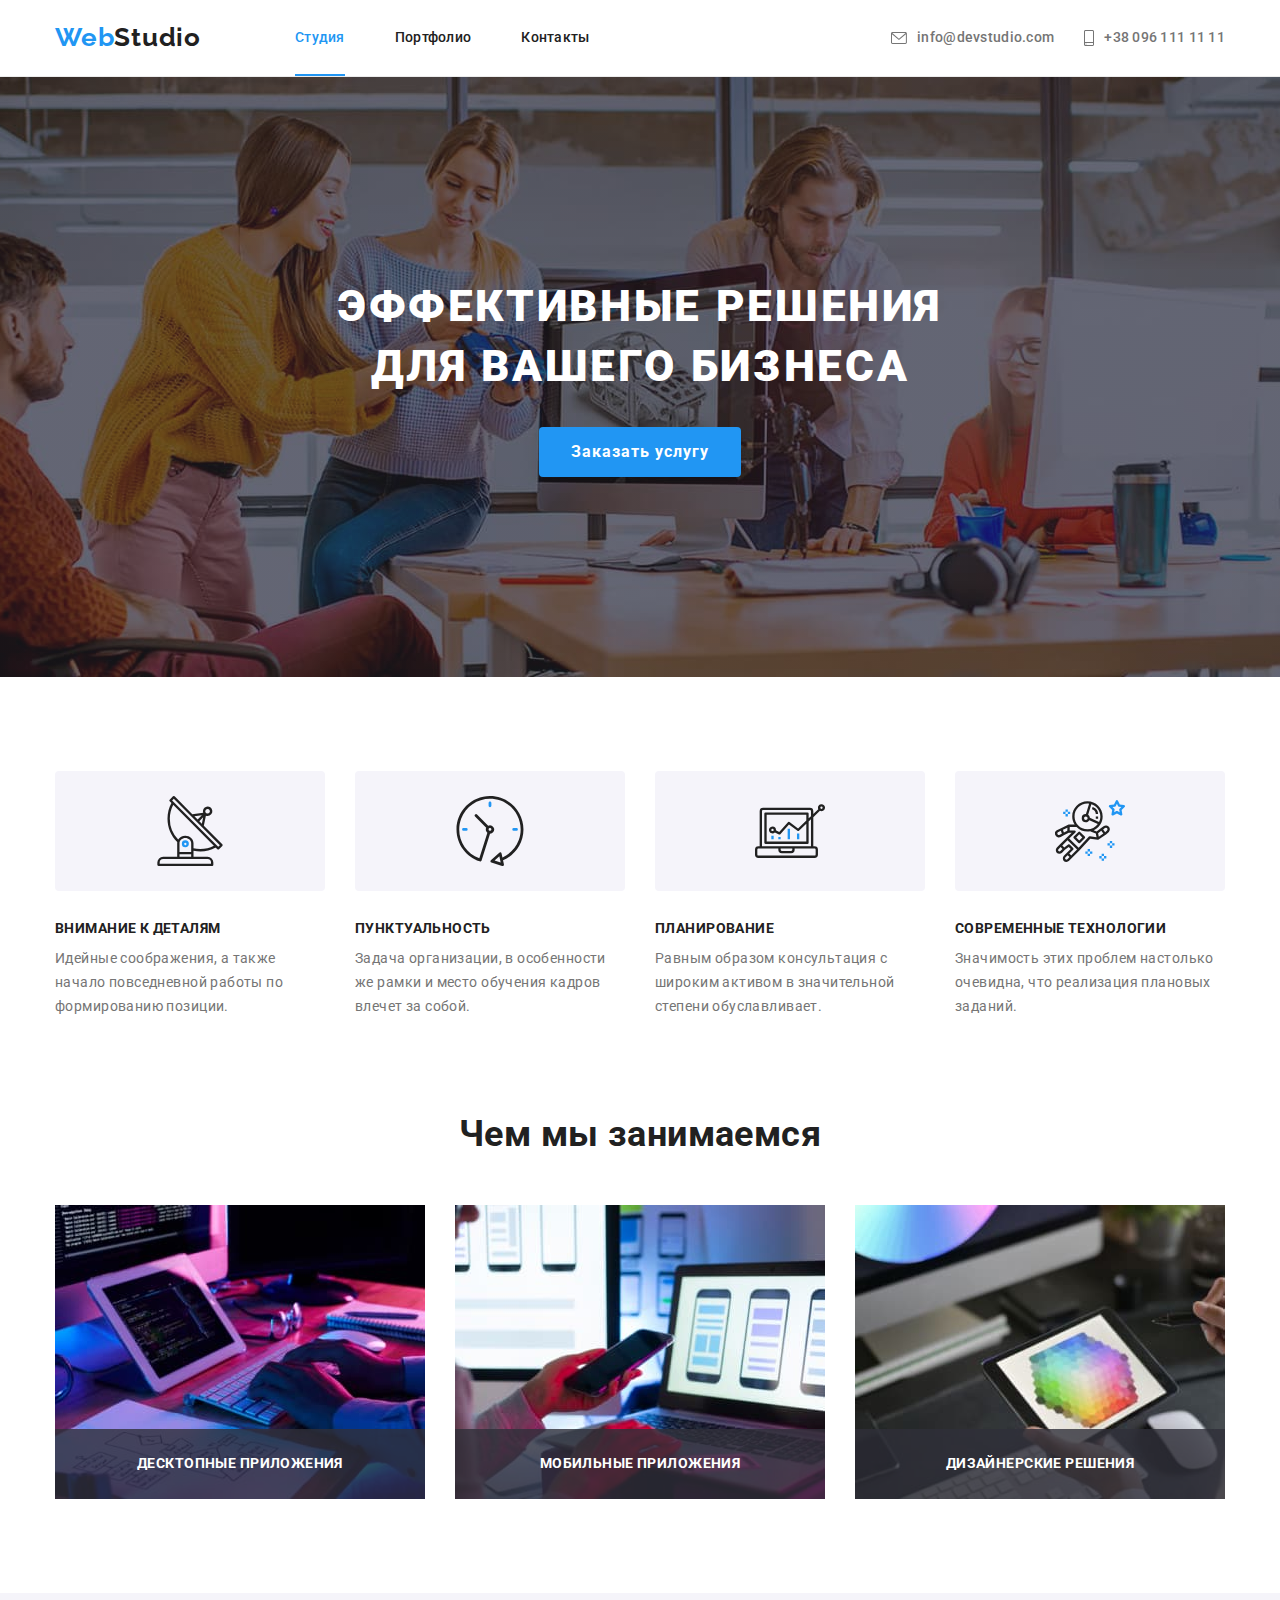
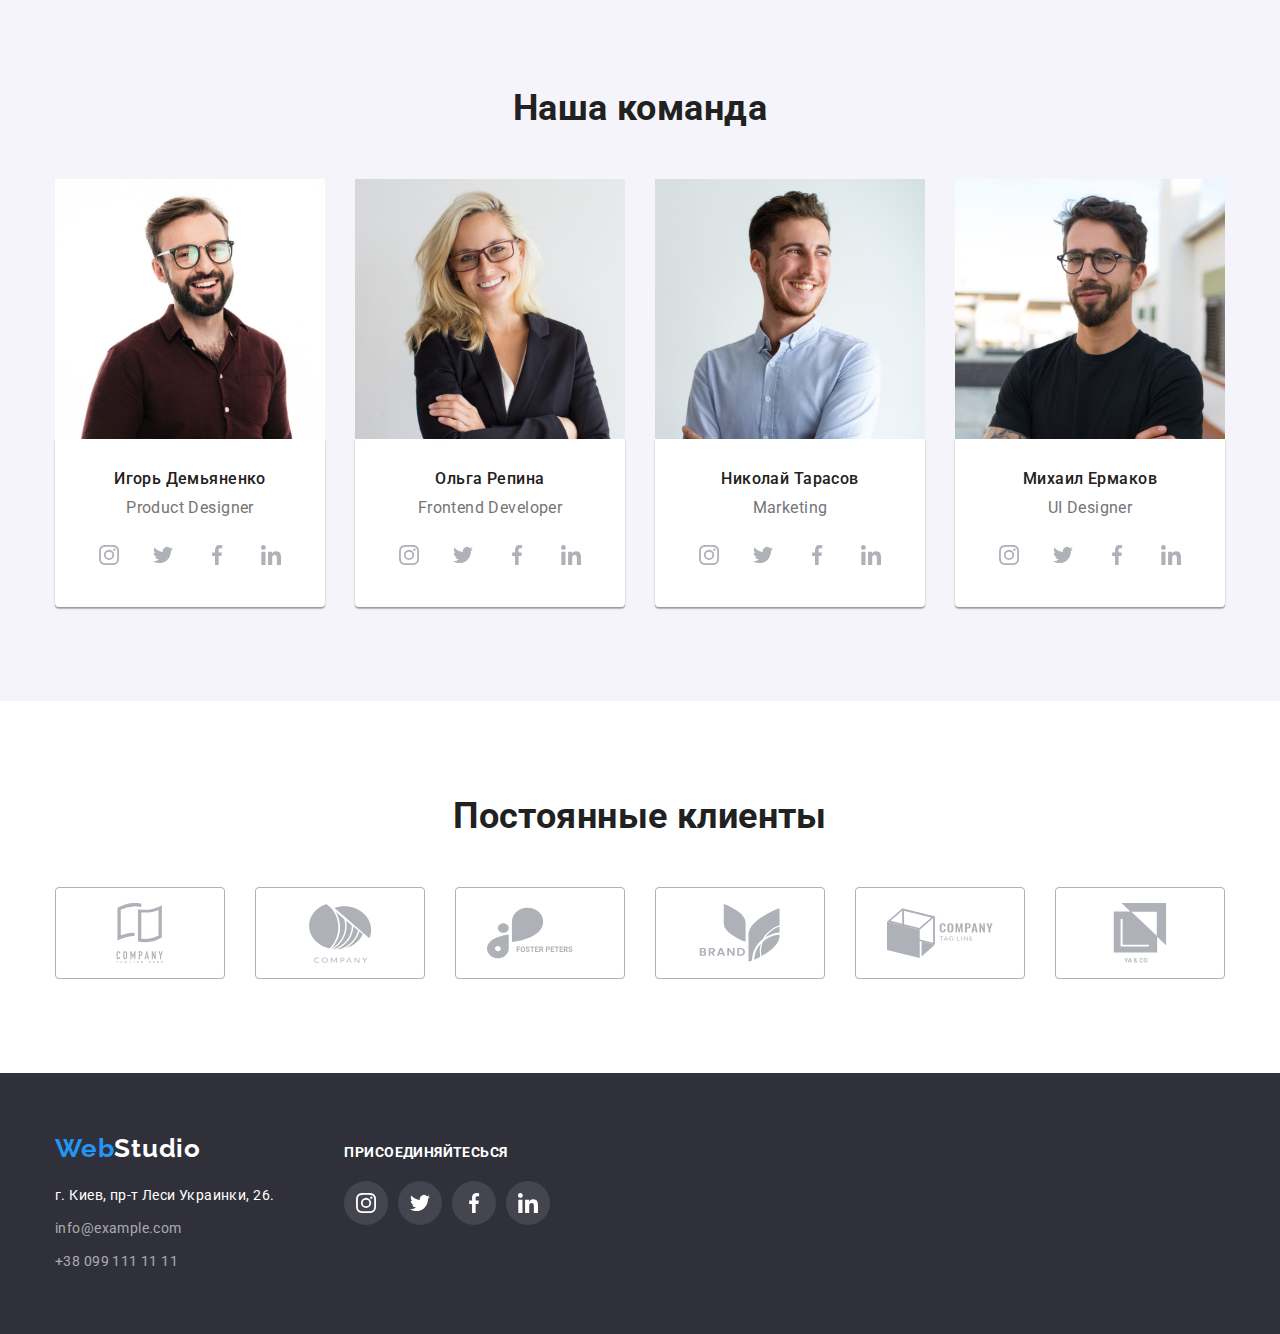
==== index.html @ 08d88a32 "1" ====
<!DOCTYPE html>
<html lang="ru">

<head>
    <meta charset="UTF-8">
    <meta http-equiv="X-UA-Compatible" content="IE=edge">
    <meta name="viewport" content="width=device-width, initial-scale=1.0">
    <title>Document</title>
    <link
        href="https://fonts.googleapis.com/css2?family=Raleway:wght@700&family=Roboto:wght@400;500;700;900&display=swap"
        rel="stylesheet">
    <link href="https://cdnjs.cloudflare.com/ajax/libs/modern-normalize/1.1.0/modern-normalize.min.css"
        rel="stylesheet">
    <link rel="stylesheet" href="./css/styles.css">
</head>

<body>
    <!--Верхушка сайта-->
    <header class="header">
        <div class="container nav-main">
        <nav class="nav-list">
            <a class="logo" href="./index.html">
                    <span class="logo-in">Web</span>Studio
                </a>
            <ul class="site-nav">
                <li class="site-nav-item"><a href="./index.html" class="site-nav link current">Студия</a></li>
                <li class="site-nav-item"><a href="./portfolio.html" class="site-nav link">Портфолио</a></li>
                <li class="site-nav-item"><a href="" class="site-nav link">Контакты</a></li>
            </ul>
        </nav>
            <ul class="contacts">
                <li class="contacts-item">
                    <a href="mailto:info@devstudio.com" class="auth-nav link">
                    <svg class="mailto-icon" width="16" height="12">
                        <use href="./images/symbol-defs.svg#icon-envelope"></use></svg>
                    info@devstudio.com
                </a>
                </li>
                <li class="contacts-item">
                    <a href="tel:+380961111111" class="auth-nav link"> 
                    <svg class="mailto-icon" width="10" height="16">
                        <use href="./images/symbol-defs.svg#icon-smartphone"></use></svg>
                    +38 096 111 11 11
                    </a>
                </li>
            </ul>
        </div>
    </header>

    <main>
        <section class="hero overlay">
            <div class="container">
            <!--Hero-->
            <h1 class="hero-title">Эффективные решения <br />
                для вашего бизнеса</h1>
            <button data-modal-open type="button" class="hero-button">Заказать услугу</button>
            
            </div>
           </section>
                <!--Преимущества-->
        <section class="section">
            <div class="container">
            <ul class="preferens list">                
                <li class="preferens-item">
                    <div class="preferens-icons">
                    <svg class="icon-antenna" width="70" height="70">
                        <use href="./images/symbol-defs.svg#icon-antenna"></use>
                    </svg>
                    </div>
                    <h3 class="preferens-title">Внимание к деталям</h3>
                    <p class="preferens-text">
                        Идейные соображения, а также начало повседневной работы по формированию позиции.
                    </p>
                </li>
                <li class="preferens-item">
                    <div class="preferens-icons">
                        <svg class="icon-clock" width="70" height="70">
                            <use href="./images/symbol-defs.svg#icon-clock"></use>
                        </svg>
                    </div>
                    <h3 class="preferens-title">Пунктуальность</h3>
                    <p class="preferens-text">
                        Задача организации, в особенности же рамки и место обучения кадров влечет за собой.
                    </p>
                </li>
                <li class="preferens-item">
                    <div class="preferens-icons">
                        <svg class="icon-diagram" width="70" height="70">
                            <use href="./images/symbol-defs.svg#icon-diagram"></use>
                        </svg>
                    </div>
                    <h3 class="preferens-title">Планирование</h3>
                    <p class="preferens-text">
                        Равным образом консультация с широким активом в значительной степени обуславливает.
                    </p>
                </li>
                <li class="preferens-item">
                    <div class="preferens-icons">
                        <svg class="icon-astronaut" width="70" height="70">
                            <use href="./images/symbol-defs.svg#icon-astronaut"></use>
                        </svg>
                    </div>
                    <h3 class="preferens-title">Современные технологии</h3>
                    <p class="preferens-text">
                        Значимость этих проблем настолько очевидна, что реализация плановых заданий.
                    </p>

                </li>

            </ul>
            </div>
        </section>
        <section class="section our-works">
            <div class="container">
            <h2 class="section-title">Чем мы занимаемся</h2>
            <ul class="our-work list">
                <li class="our-work-item">
                    <img src="./images/imgone.jpg" alt="Экран ноутбука с кодом"
                            width="370" height="294" />
                     <div class="our-work-thumb">
                         <h3 class="our-work-title">Десктопные приложения</h3>
                     </div>       
                </li>
                <li class="our-work-item">
                    <img src="./images/imgtwo.jpg" alt="Макеты экрана телефлна"
                            width="370" height="294" />
                            <div class="our-work-thumb">
                                <h3 class="our-work-title">Мобильные приложения</h3>
                            </div>
                </li>
                <li class="our-work-item">
                   <img src="./images/imgthree.jpg"
                            alt="Дизайнер выбирает цвет оформления" width="370" height="294" />
                <div class="our-work-thumb">
                    <h3 class="our-work-title">Дизайнерские решения</h3>
                </div>
                        </li>
            </ul>
            </div>
        </section>
        <section class="section section-team">
            <div class="container">
            <h2 class="section-title">Наша команда</h2>
            <ul class="our-team list">
                <li class="our-team-item">
                   <img src="./images/iror.jpg" alt="Фото Игоря Демьяннова" width="270" height="260" />
                    <div class="team-content">
                    <h3 class="our-team-title">Игорь Демьяненко</h3>
                    <p class="our-team-text">
                        Product Designer
                    </p>
                    <ul class="social-list">
                        <li class="social-link-item">
                            <a href="#" class="social-link">
                            <svg class="social-icon" width="20" height="20">
                                <use href="./images/symbol-defs.svg#icon-instagram"></use></svg>
                            </a> 
                          </li>
                        <li class="social-link-item">
                        <a href="#" class="social-link">
                                <svg class="social-icon" width="20" height="20">
                                    <use href="./images/symbol-defs.svg#icon-twitter"></use>
                                </svg>
                            </a>
                        </li>
                    <li class="social-link-item">
                        <a href="#" class="social-link">
                            <svg class="social-icon" width="20" height="20">
                                <use href="./images/symbol-defs.svg#icon-facebook"></use>
                            </svg>
                        </a>
                    </li>
                    <li class="social-link-item">
                        <a href="#" class="social-link">
                            <svg class="social-icon" width="20" height="20">
                                <use href="./images/symbol-defs.svg#icon-linkedin"></use>
                            </svg>
                        </a>
                    </li>
                    </ul>
                    </div>
                </li>
                <li class="our-team-item">
                <img src="./images/olga.jpg" alt="Фото Ольги Репиной" width="270" height="260" />
                <div class="team-content">
                    <h3 class="our-team-title">Ольга Репина</h3>
                    <p class="our-team-text">
                        Frontend Developer
                    </p>
                    <ul class="social-list">
                        <li class="social-link-item">
                                <a href="#" class="social-link">
                                    <svg class="social-icon" width="20" height="20">
                                        <use href="./images/symbol-defs.svg#icon-instagram"></use>
                                    </svg>
                                </a>
                            </li>
                            <li class="social-link-item">
                                <a href="#" class="social-link">
                                    <svg class="social-icon" width="20" height="20">
                                        <use href="./images/symbol-defs.svg#icon-twitter"></use>
                                    </svg>
                                </a>
                            </li>
                            <li class="social-link-item">
                                <a href="#" class="social-link">
                                    <svg class="social-icon" width="20" height="20">
                                        <use href="./images/symbol-defs.svg#icon-facebook"></use>
                                    </svg>
                                </a>
                            </li>
                            <li class="social-link-item">
                                <a href="#" class="social-link">
                                    <svg class="social-icon" width="20" height="20">
                                        <use href="./images/symbol-defs.svg#icon-linkedin"></use>
                                    </svg>
                                </a>
                            </li>
                        </ul>
                    </div>
                </li>
                <li class="our-team-item">
                <img src="./images/nikol.jpg" alt="Фото Николая Тарасова" width="270" height="260" />
                    <div class="team-content">
                    <h3 class="our-team-title">Николай Тарасов</h3>
                    <p class="our-team-text">
                        Marketing
                    </p>
                    <ul class="social-list">
                        <li class="social-link-item">
                                <a href="#" class="social-link">
                                    <svg class="social-icon" width="20" height="20">
                                        <use href="./images/symbol-defs.svg#icon-instagram"></use>
                                    </svg>
                                </a>
                            </li>
                            <li class="social-link-item">
                                <a href="#" class="social-link">
                                    <svg class="social-icon" width="20" height="20">
                                        <use href="./images/symbol-defs.svg#icon-twitter"></use>
                                    </svg>
                                </a>
                            </li>
                            <li class="social-link-item">
                                <a href="#" class="social-link">
                                    <svg class="social-icon" width="20" height="20">
                                        <use href="./images/symbol-defs.svg#icon-facebook"></use>
                                    </svg>
                                </a>
                            </li>
                            <li class="social-link-item">
                                <a href="#" class="social-link">
                                    <svg class="social-icon" width="20" height="20">
                                        <use href="./images/symbol-defs.svg#icon-linkedin"></use>
                                    </svg>
                                </a>
                            </li>
                        </ul>
                    </div>
                </li>
                <li class="our-team-item">
                    <img src="./images/michael.jpg" alt="Фото Михаила Ермакова" width="270" height="260" />
                    <div class="team-content">
                    <h3 class="our-team-title">Михаил Ермаков</h3>
                    <p class="our-team-text">
                        UI Designer
                    </p>
                    <ul class="social-list">
                       <li class="social-link-item">
                                <a href="#" class="social-link">
                                    <svg class="social-icon" width="20" height="20">
                                        <use href="./images/symbol-defs.svg#icon-instagram"></use>
                                    </svg>
                                </a>
                            </li>
                            <li class="social-link-item">
                                <a href="#" class="social-link">
                                    <svg class="social-icon" width="20" height="20">
                                        <use href="./images/symbol-defs.svg#icon-twitter"></use>
                                    </svg>
                                </a>
                            </li>
                            <li class="social-link-item">
                                <a href="#" class="social-link">
                                    <svg class="social-icon" width="20" height="20">
                                        <use href="./images/symbol-defs.svg#icon-facebook"></use>
                                    </svg>
                                </a>
                            </li>
                            <li class="social-link-item">
                                <a href="#" class="social-link">
                                    <svg class="social-icon" width="20" height="20">
                                        <use href="./images/symbol-defs.svg#icon-linkedin"></use>
                                    </svg>
                                </a>
                            </li>
                        </ul>
                   </div>
                </li>
            </ul>
            </div>
        </section>
        <section class="section section-clients">
            <div class="container">
                <h2 class="section-title">Постоянные клиенты</h2>
                
                <ul class="our-clients">
                    <li class="client-item">
                        <a href="#" class="client-link">
                        <svg class="client-icon" width="106" height="60">
                            <use href="./images/symbol-defs.svg#icon-client1"></use>
                        </svg>
                        </a>
                    </li>
                    <li class="client-item">
                        <a href="#" class="client-link">
                            <svg class="client-icon" width="106" height="60">
                                <use href="./images/symbol-defs.svg#icon-client2"></use>
                            </svg>
                        </a>
                    </li>
                    <li class="client-item">
                        <a href="#" class="client-link">
                            <svg class="client-icon" width="106" height="60">
                                <use href="./images/symbol-defs.svg#icon-client3"></use>
                            </svg>
                        </a>
                    </li>
                    <li class="client-item">
                        <a href="#" class="client-link">
                            <svg class="client-icon" width="106" height="60">
                                <use href="./images/symbol-defs.svg#icon-client4"></use>
                            </svg>
                        </a>
                    </li>
                    <li class="client-item">
                        <a href="#" class="client-link">
                            <svg class="client-icon" width="106" height="60">
                                <use href="./images/symbol-defs.svg#icon-client5"></use>
                            </svg>
                        </a>
                    </li>
                    <li class="client-item">
                        <a href="#" class="client-link">
                            <svg class="client-icon" width="106" height="60">
                                <use href="./images/symbol-defs.svg#icon-client6"></use>
                            </svg>
                        </a>
                    </li>
                   </ul>
                </div>
                </section>
    </main>
    <!--Футер-->
    <footer class="footer">
        <div class="container">
            <div class="footer-info">
            <div class="footer-contacts">
            <a href="./index.html" class="logo-footer">
                <span class="logo-in">Web</span>Studio
            </a>
            <address>
                <ul class="footer-addres list">
                    <li class="footer-addres-post">
                        г. Киев, пр-т Леси Украинки, 26. <br />
                    </li>
                    <li class="item">
                        <a href="mailto:info@example.com" class="footer-addres link">info@example.com</a> <br />
                    </li>
                    <li class="item">
                        <a href="tel:+380991111111" class="footer-addres link">+38 099 111 11 11</a>
                    </li>
                </ul>
            </address>
            </div>
            <div class="footer-link">
            <h2 class="footer-title">Присоединяйтесься</h2>
            <ul class="social-list-footer">
                <li class="footer-item">
                    <a href="#" class="social-link-footer">
                        <svg class="instagram-icon" width="20" height="20">
                            <use href="./images/symbol-defs.svg#icon-instagram"></use>
                        </svg>
                    </a>
                </li>
                <li class="footer-item">
                    <a href="#" class="social-link-footer">
                        <svg class="twitter-link" width="20" height="20">
                            <use href="./images/symbol-defs.svg#icon-twitter"></use>
                        </svg>
                    </a>
                </li>
                <li class="footer-item">
                    <a href="#" class="social-link-footer">
                        <svg class="facebook-link" width="20" height="20">
                            <use href="./images/symbol-defs.svg#icon-facebook"></use>
                        </svg>
                    </a>
                </li>
                <li class="footer-item">
                    <a href="#" class="social-link-footer">
                        <svg class="linkedin-link" width="20" height="20">
                            <use href="./images/symbol-defs.svg#icon-linkedin"></use>
                        </svg>
                    </a>
                </li>
            </ul>
            </div>
        </div>
        </div>
    </footer>
    <div class="backdrop is-hidden" data-modal>
        <div class="modal">
            <h2 class="modal-title">Оставьте свои данные, мы вам перезвоним</h2>
            <form>
                <div class="form-field">
                <label for="name">Имя</label>
                <input type="text" name="name" id="name">
                </div>
                <div class="form-field">
                <label for="tel">Телефон</label>
                <input type="tel" name="tel" id="tel"> 
                </div>
                <div class="form-field">
                <label for="mail">Почта</label>
                <input type="email" name="mail" id="mail">
                </div>
                <div class="form-field">
                <label for="coment">Коментарии</label>
               <textarea name="coment" rows="5"></textarea>
                </div>
               <input type="checkbox" name="policy" id="policy">
            <label for="policy">Соглашаюсь с рассылкой и принимаю Условия договора</label>
            <button type="submit" class="hero-button">Отправить</button>
        <button class="button-close" data-modal-close>
            <svg class="icon-close" width="14" height="14">
                <use href="./images/symbol-defs.svg#icon-close-black"></use>
            </svg>
        </button>
        </div>
    </div>
    <script src="./js/modal.js"></script>
</body>

</html>
---- css/styles.css ----
/* цвет основного текста #000000 */
/* вторичный цвет текста  rgba(0, 0, 0, 0.8);
 */
/* белый #FFFFFF  */
/* акцент #18A0FB */
/* вторичный цвет фона #F5F5F5; */

:root {
  --primary-text-color: #757575;
  --title-text-color: #212121;
  --accent-color: #2196f3;
  --primary-bgr-color: #ffffff;
  --white-text: #ffffff;
  --footer-background: #2f303a;
  --card-set-gap: 30px;
  --icon-color: #afb1b8;
}

body {
  background-color: var(--primary-bgr-color);
  color: var(--primary-text-color);
  font-family: Roboto, sans-serif;
  font-size: 14px;
  letter-spacing: 0.03em;
  line-height: 1.14;
}
.container {
  margin-left: auto;
  margin-right: auto;
  width: 1200px;
  padding-left: 15px;
  padding-right: 15px;
}
ul {
  list-style: none;
  margin: 0;
  padding: 0;
}
a {
  text-decoration: none;
}
p,
h1,
h2,
h3 {
  margin: 0;
  padding: 0;
}
img {
  display: block;
  max-width: 100%;
  height: auto;
}

.header {
  border-bottom: 1px solid #ececec;
}
.nav-main {
  display: flex;
  align-items: center;
}
.nav-list {
  display: flex;
  align-items: center;
}

/*logo*/
.logo {
  color: var(--title-text-color);
  font-family: Raleway, sans-serif;
  font-size: 26px;
  letter-spacing: 0.03em;
  line-height: 1.29;
  font-weight: 700;
  text-decoration: none;
  margin-right: 94px;
  transition: color 250ms cubic-bezier(0.4, 0, 0.2, 1);
}
.logo-in {
  color: var(--accent-color);
}
.logo:hover,
.logo:focus {
  color: var(--accent-color);
}

/*site-nav*/
.site-nav {
  display: flex;
  align-items: center;
}
.site-nav .link {
  color: var(--title-text-color);
  font-weight: 500;
  letter-spacing: 0.02em;
  text-decoration: none;
  padding-top: 30px;
  padding-bottom: 30px;
  transition: color 250ms cubic-bezier(0.4, 0, 0.2, 1);
}
.site-nav .link:hover,
.site-nav .link:focus {
  color: var(--accent-color);
}
.site-nav .current {
  position: relative;
  color: var(--accent-color);
}
.site-nav .current::after {
  position: absolute;
  content: '';
  left: 0;
  bottom: 0;
  margin-top: 32px;
  display: block;
  width: 100%;
  height: 2px;
  background-color: var(--accent-color);
}
.site-nav-item:not(:last-child) {
  margin-right: 50px;
}
.contacts {
  display: flex;
  margin-left: auto;
  align-items: center;
}
.contacts-item:not(:last-child) {
  margin-right: 30px;
}

.mailto-icon {
  fill: var(--primary-text-color);
  margin-right: 10px;
  transition: fill 250ms cubic-bezier(0.4, 0, 0.2, 1);
}

.auth-nav {
  display: flex;
  align-items: center;
  color: var(--primary-text-color);
  font-weight: 500;
  letter-spacing: 0.02em;
  transition: color 250ms cubic-bezier(0.4, 0, 0.2, 1);
}
.auth-nav:hover,
.auth-nav:focus {
  color: var(--accent-color);
}
.auth-nav:hover .mailto-icon,
.auth-nav:focus .mailto-icon {
  fill: var(--accent-color);
}
/*hero*/
.hero {
  background-color: var(--footer-background);
  padding: 200px 0px 200px;
}
.overlay {
  max-width: 1600px;
  height: 600px;
  margin-left: auto;
  margin-right: auto;
  background-image: linear-gradient(
      to right,
      rgba(47, 48, 58, 0.4),
      rgba(47, 48, 58, 0.4)
    ),
    url(../images/heroimg.jpg);
  background-repeat: no-repeat;
  background-position: center;
  background-size: cover;
}
.hero-title {
  color: var(--white-text);
  font-weight: 900;
  font-size: 44px;
  line-height: 1.36;
  text-align: center;
  letter-spacing: 0.06em;
  text-transform: uppercase;
  margin-bottom: 30px;
}
.hero-button {
  background-color: var(--accent-color);
  color: var(--white-text);
  font-weight: 700;
  font-size: 16px;
  line-height: 1.87;
  display: flex;
  align-items: center;
  text-align: center;
  cursor: pointer;
  letter-spacing: 0.06em;
  box-shadow: 0px 4px 4px rgba(0, 0, 0, 0.15);
  border-radius: 4px;
  padding: 10px 32px;
  border: 0;
  margin-left: auto;
  margin-right: auto;
  transition: color 250ms cubic-bezier(0.4, 0, 0.2, 1);
}
.hero-button:focus,
.hero-button:hover {
  color: var(--white-text);
}
.section {
  padding-top: 94px;
  padding-bottom: 94px;
}
/*preferens*/
.preferens {
  display: flex;
}
.preferens-item:not(:last-child) {
  margin-right: 30px;
}
.preferens-icons {
  display: flex;
  justify-content: center;
  align-items: center;
  width: 270px;
  height: 120px;
  background-color: #f5f4fa;
  border-radius: 4px;
  margin-bottom: 30px;
  padding-top: 25px;
  padding-bottom: 25px;
}
.icon-antenna {
  align-items: center;
}
.preferens-title {
  color: var(--title-text-color);
  font-weight: 700;
  text-transform: uppercase;
  margin-bottom: 10px;
  font-size: 14px;
  line-height: 1.14;
  letter-spacing: 0.03em;
}
.preferens-text {
  font-size: 14px;
  line-height: 1.71;
  letter-spacing: 0.03em;
  width: 270px;
}

/*buttons-filtr*/
.filtrs {
  display: flex;
  justify-content: center;
  margin-bottom: 50px;
}
.filtr-button {
  font-family: Roboto, sans-serif;
  color: var(--title-text-color);
  font-weight: 500;
  font-size: 16px;
  line-height: 1.62;
  text-align: center;
  letter-spacing: 0.03em;
  cursor: pointer;
  text-decoration: none;
  padding: 6px 22px;
  border: 0;
  border-radius: 4px;
  transition: color 250ms cubic-bezier(0.4, 0, 0.2, 1),
    background-color 250ms cubic-bezier(0.4, 0, 0.2, 1),
    box-shadow 250ms cubic-bezier(0.4, 0, 0.2, 1);
}
.filtr-button:hover,
.filtr-button:focus {
  background-color: var(--accent-color);
  color: var(--white-text);
  box-shadow: 0px 3px 1px rgba(0, 0, 0, 0.1), 0px 1px 2px rgba(0, 0, 0, 0.08),
    0px 2px 2px rgba(0, 0, 0, 0.12);
}
.filtr-item:not(:last-child) {
  margin-right: 8px;
}

.section-title {
  color: var(--title-text-color);
  font-weight: 700;
  font-size: 36px;
  line-height: 1.17;
  text-align: center;
  margin-bottom: 50px;
}
.our-works {
  padding-top: 0;
}
.our-work {
  display: flex;
}
.our-work-item {
  position: relative;
}
.our-work-item:not(:last-child) {
  margin-right: 30px;
}
.our-work-thumb {
  position: absolute;
  bottom: 0;
  left: 0;
  background-color: rgba(47, 48, 58, 0.8);
  width: 100%;
}

.our-work-title {
  font-size: 14px;
  font-weight: 700;
  text-align: center;
  text-transform: uppercase;
  color: var(--white-text);
  padding-top: 27px;
  padding-bottom: 27px;
}
.our-team {
  display: flex;
  justify-content: space-between;
}

.social-list {
  display: flex;
  justify-content: center;
  fill: #afb1b8;
}
.social-link {
  display: flex;
  justify-content: center;
  align-items: center;
  padding: 0;
  border: none;
  width: 44px;
  height: 44px;
  border-radius: 50%;
  transition: background-color 250ms cubic-bezier(0.4, 0, 0.2, 1);
}
.social-icon {
  fill: #afb1b8;
  transition: fill 250ms cubic-bezier(0.4, 0, 0.2, 1);
}
.social-link:hover,
.social-link:focus {
  background-color: var(--accent-color);
}

.social-link:hover .social-icon,
.social-link:focus .social-icon {
  fill: var(--white-text);
}

.team-content {
  padding-top: 30px;
  padding-bottom: 30px;
  background-color: var(--primary-bgr-color);
  box-shadow: 0px 1px 3px rgba(0, 0, 0, 0.12), 0px 1px 1px rgba(0, 0, 0, 0.14),
    0px 2px 1px rgba(0, 0, 0, 0.2);
  border-radius: 0px 0px 4px 4px;
}
.social-link-item:not(:last-child) {
  margin-right: 10px;
}

.our-team-title {
  color: var(--title-text-color);
  font-weight: 500;
  font-size: 16px;
  line-height: 1.19;
  margin-bottom: 10px;
  text-align: center;
}
.our-team-text {
  font-size: 16px;
  line-height: 1.19;
  text-align: center;
  margin-bottom: 16px;
}
.section-team {
  background-color: #f5f4fa;
}
/*our clients*/
.client-link {
  display: flex;
  align-items: center;
  justify-content: center;
  width: 170px;
  height: 92px;
  border: 1px solid #afb1b8;
  border-radius: 4px;
  transition: border 250ms cubic-bezier(0.4, 0, 0.2, 1);
}
.client-icon {
  fill: var(--icon-color);
  transition: fill 250ms cubic-bezier(0.4, 0, 0.2, 1);
}
.our-clients {
  display: flex;
}
.client-item:not(:last-child) {
  margin-right: 30px;
}
.client-link:hover,
.client-link:focus {
  border: 1px solid var(--accent-color);
}
.client-link:hover .client-icon,
.client-link:focus .client-icon {
  fill: var(--accent-color);
}
/*our project*/

.project-cards {
  display: flex;
  flex-wrap: wrap;
  margin-left: calc(-1 * var(--card-set-gap));
  margin-top: calc(-1 * var(--card-set-gap));
  transition: box-shadow 250ms cubic-bezier(0.4, 0, 0.2, 1);
}
.project-item {
  flex-basis: calc(100% / 3 - var(--card-set-gap));
  margin-left: var(--card-set-gap);
  margin-top: var(--card-set-gap);
}
.project-card {
  position: relative;
  display: block;
}
.project-thumb {
  position: relative;
  overflow: hidden;
}
.project-card:hover,
.project-card:focus {
  box-shadow: 0px 1px 1px rgba(0, 0, 0, 0.12), 0px 4px 4px rgba(0, 0, 0, 0.06),
    1px 4px 6px rgba(0, 0, 0, 0.16);
}

.card-content {
  padding-top: 20px;
  padding-bottom: 20px;
  border-bottom: 1px solid #eeeeee;
  border-left: 1px solid #eeeeee;
  border-right: 1px solid #eeeeee;
}

.project-card-text {
  color: var(--primary-text-color);
  font-size: 16px;
  line-height: 1.87;
  margin-top: 4px;
  padding-left: 24px;
  padding-right: 24px;
}
.project-card-title {
  color: var(--title-text-color);
  font-weight: 700;
  text-decoration: none;
  font-size: 18px;
  line-height: 2;
  letter-spacing: 0.06em;
  padding-left: 24px;
  padding-right: 24px;
}
.project-article {
  font-size: 18px;
  line-height: 1.56;
  letter-spacing: 0.03em;
  color: var(--white-text);
  padding: 63px 24px;
}
.project-overlay {
  position: absolute;
  top: 0;
  left: 0;
  opacity: 0;
  background-color: rgba(33, 150, 243, 0.9);
  transform: translateY(100%);
  transition: transform 500ms cubic-bezier(0.4, 0, 0.2, 1),
    opacity 500ms cubic-bezier(0.4, 0, 0.2, 1);
}
.project-item:hover .project-overlay {
  opacity: 1;
  transform: translateY(0);
}

/*logo-footer*/
.footer {
  background-color: #2f303a;
  padding-top: 60px;
  padding-bottom: 60px;
}
.footer-info {
  display: flex;
  align-items: baseline;
}
.footer-contacts {
  margin-right: 70px;
}
.logo-footer {
  display: block;
  color: var(--white-text);
  font-family: Raleway, sans-serif;
  font-weight: 700;
  font-size: 26px;
  line-height: 1.19;
  text-decoration: none;
  letter-spacing: 0.03em;
  margin-bottom: 20px;
  transition: color 250ms cubic-bezier(0.4, 0, 0.2, 1);
}
.logo-footer:hover,
.logo-footer:focus {
  color: var(--accent-color);
}
.footer-addres {
  font-style: normal;
  color: rgba(255, 255, 255, 0.6);
  line-height: 1.7;
  transition: color 250ms cubic-bezier(0.4, 0, 0.2, 1);
}
.footer-addres-post {
  color: var(--white-text);
  line-height: 1.71;
  margin-bottom: 9px;
}

.footer-addres:hover,
.footer-addres:focus {
  color: var(--accent-color);
}
.footer-addres .item:not(:last-child) {
  margin-bottom: 9px;
}

.footer-title {
  font-size: 14px;
  font-weight: 700;
  text-transform: uppercase;
  color: var(--white-text);
  margin-bottom: 20px;
}
.social-list-footer {
  display: flex;
}

.social-link-footer {
  fill: var(--white-text);
  width: 44px;
  height: 44px;
  background-color: rgba(255, 255, 255, 0.1);
  border-radius: 50%;
  display: flex;
  justify-content: center;
  align-items: center;
  padding: 0;
  border: none;
  transition: background-color 250ms cubic-bezier(0.4, 0, 0.2, 1);
}
.footer-item:not(:last-child) {
  margin-right: 10px;
}
.social-link-footer:hover,
.social-link-footer:focus {
  background-color: var(--accent-color);
}
/*модальное окно*/
.backdrop {
  position: fixed;
  width: 100%;
  top: 0;
  left: 0;
  height: 100%;
  background-color: rgba(0, 0, 0, 0.2);
  opacity: 1;

  transition: opacity 250ms cubic-bezier(0.4, 0, 0.2, 1);
}
.backdrop.is-hidden {
  opacity: 0;
  pointer-events: none;
}
.backdrop.is-hidden .modal {
  transform: translate(-50%, -50%) scale(0.75);
}

.modal {
  position: absolute;
  top: 50%;
  left: 50%;
  transform: translate(-50%, -50%) scale(1);
  width: 528px;
  height: 581px;
  background-color: var(--primary-bgr-color);
  box-shadow: 0px 1px 3px rgba(0, 0, 0, 0.12), 0px 1px 1px rgba(0, 0, 0, 0.14),
    0px 2px 1px rgba(0, 0, 0, 0.2);
  border-radius: 4px;
  transition: translate 500ms cubic-bezier(0.4, 0, 0.2, 1);
  padding: 40px;
}
.modal-title {
  font-family: Roboto;
  font-style: normal;
  font-weight: 700;
  font-size: 20px;
  line-height: 1.15;
  text-align: center;
  letter-spacing: 0.03em;
  color: var(--title-text-color);
  margin-bottom: 35px;
}
.form-field {
  display: flex;
  flex-direction: column;
}

.form-field label {
  font-size: 12px;
  line-height: 1.16;
  letter-spacing: 0.01em;
}
.button-close {
  position: absolute;
  top: 8px;
  right: 8px;
  width: 30px;
  height: 30px;
  background-color: var(--primary-bgr-color);
  border-radius: 50%;
  display: flex;
  justify-content: center;
  align-items: center;
  padding: 0;
  border: 1px solid rgba(0, 0, 0, 0.1);
  transition: border 250ms cubic-bezier(0.4, 0, 0.2, 1);
}
.icon-close {
  transition: fill 250ms cubic-bezier(0.4, 0, 0.2, 1);
}
.button-close:hover .icon-close,
.button-close:focus .icon-close {
  fill: var(--accent-color);
}
.button-close:hover,
.button-close:focus {
  border: 2px solid var(--accent-color);
}
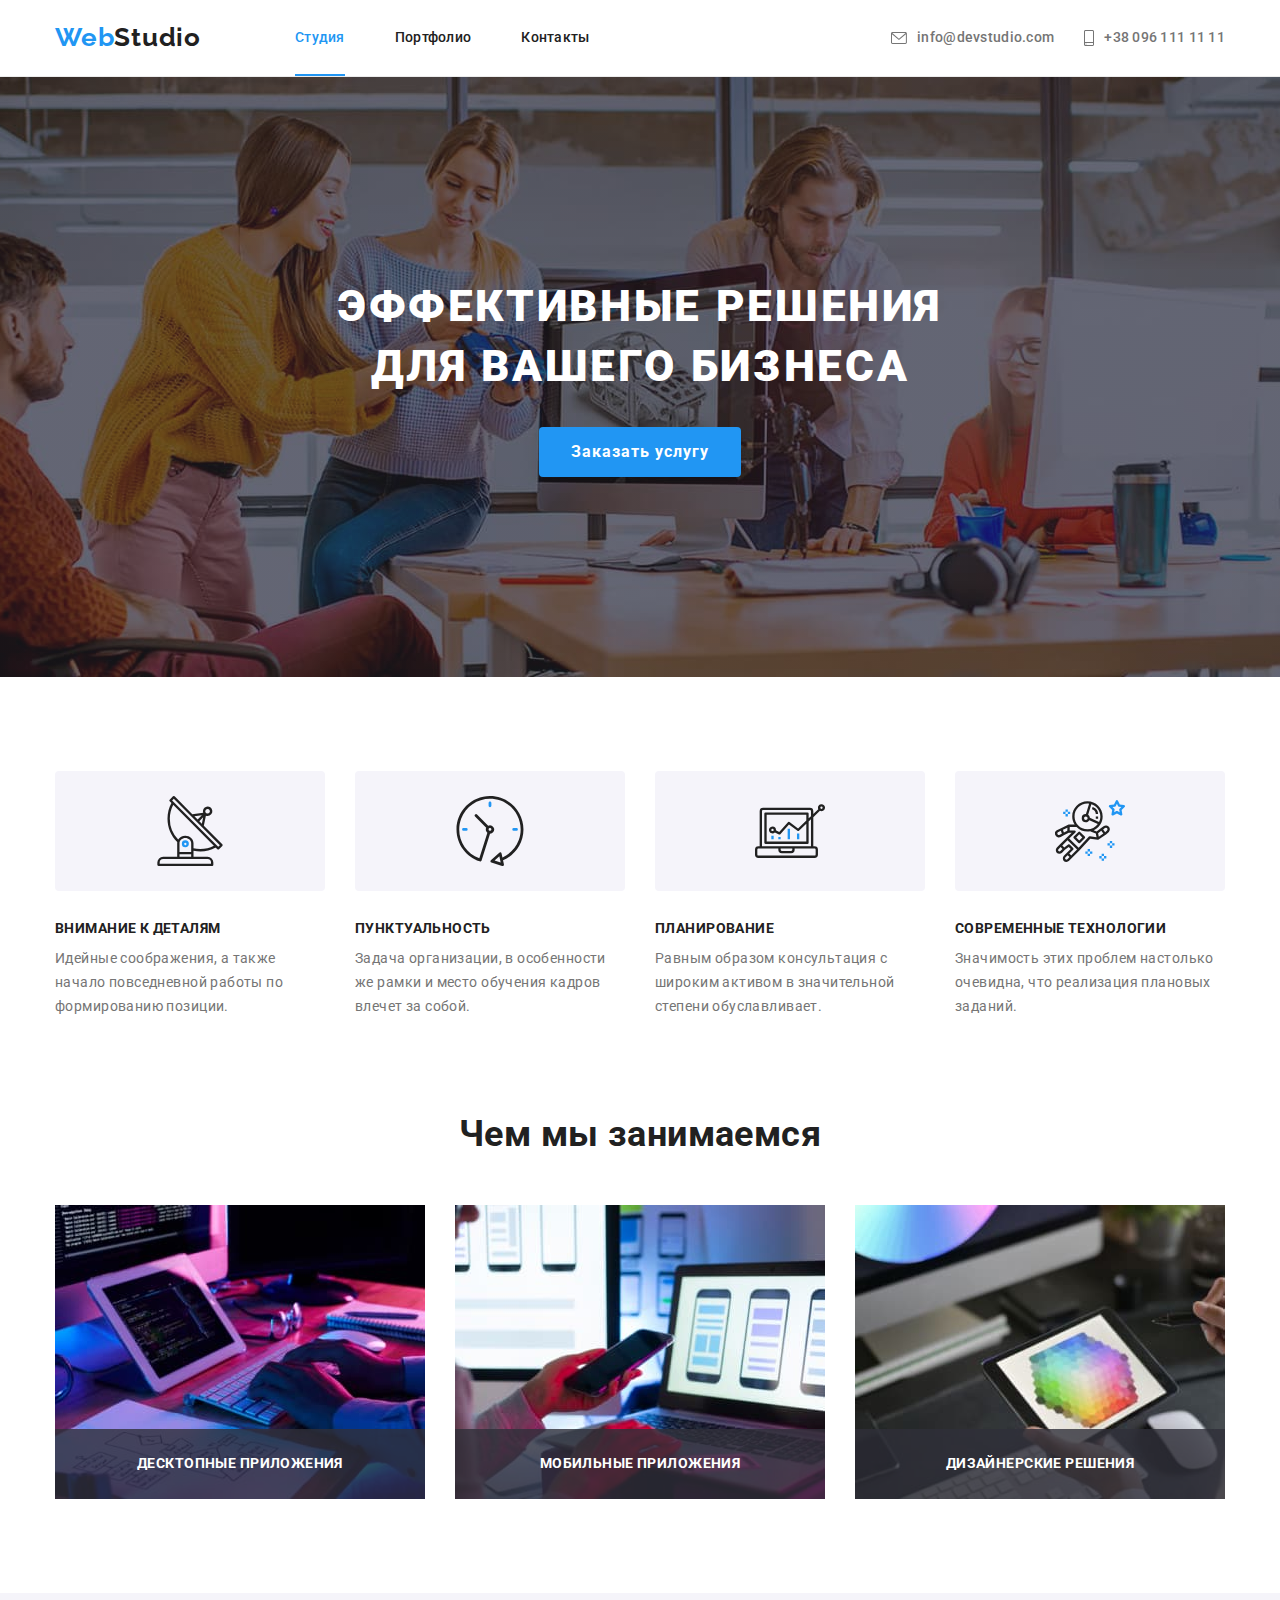
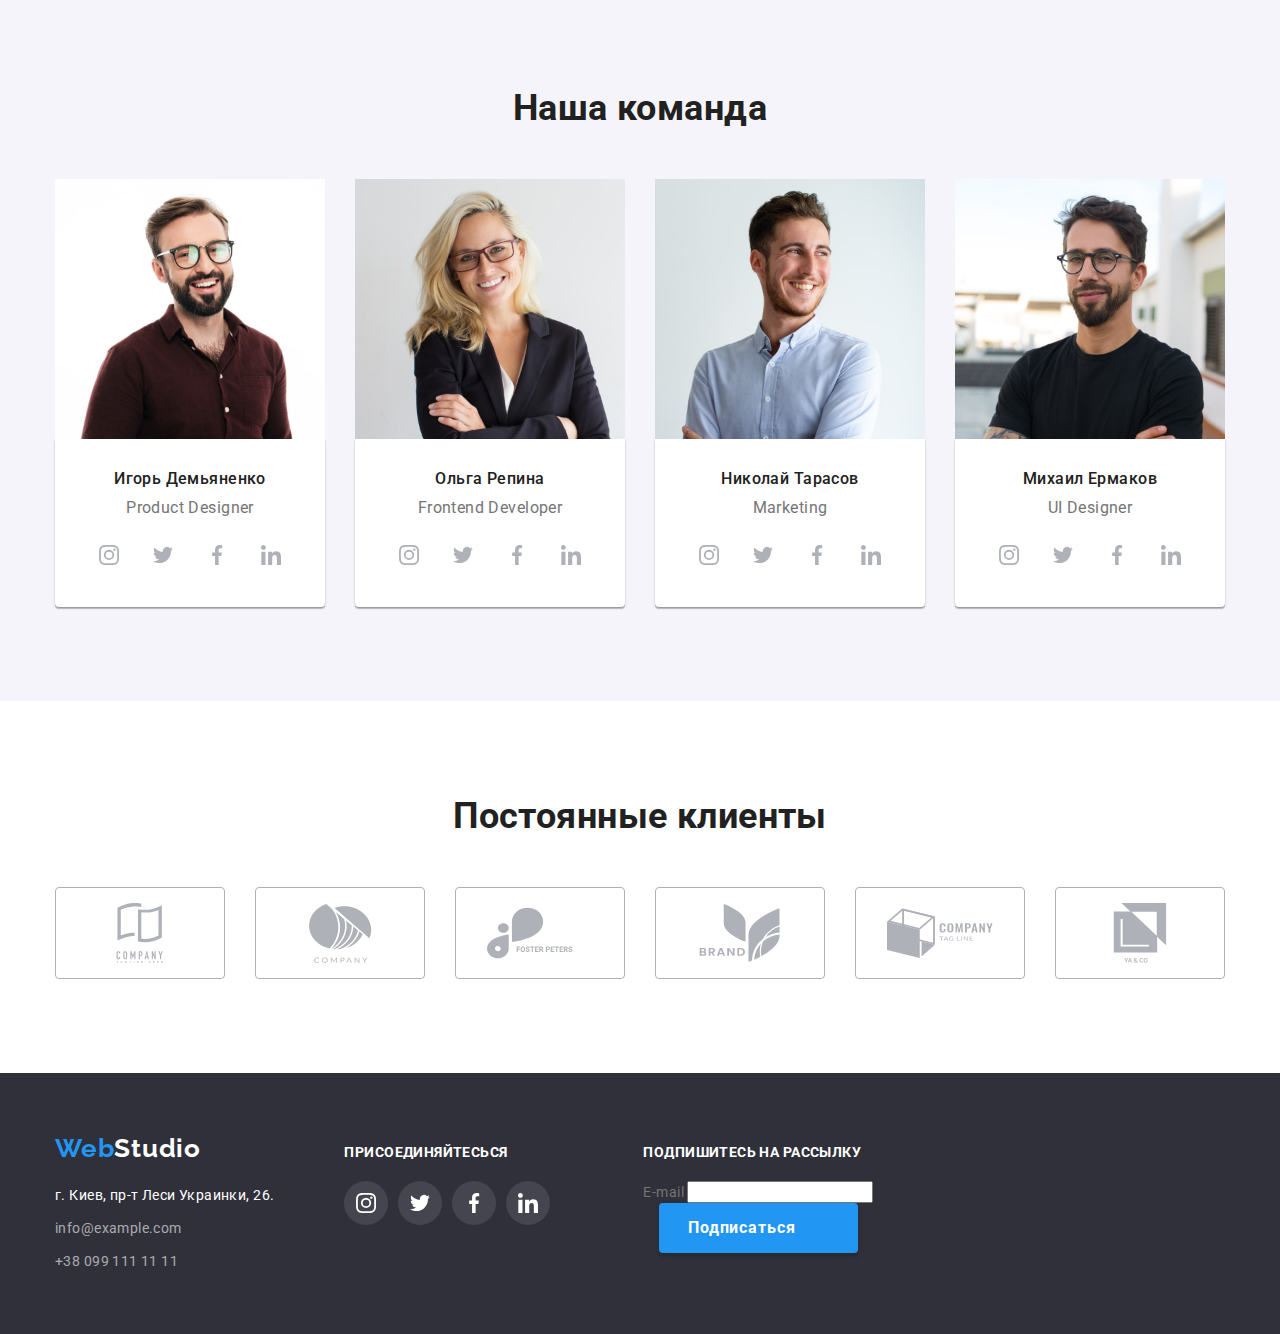
==== commit 7e245009: "2" ====
--- a/index.html
+++ b/index.html
@@ -406,6 +406,14 @@
                 </li>
             </ul>
             </div>
+            <div class="footer-subscribe">
+            <h2 class="footer-title">Подпишитесь на рассылку</h2> 
+            <form class="form-subscribe">
+               <label for="subscribe">E-mail</label>
+               <input type="email" name="subscribe" id="subscribe">
+               <button type="submit" class="footer-button">Подписаться</button>
+            </form>
+            <div
         </div>
         </div>
     </footer>
@@ -414,23 +422,32 @@
             <h2 class="modal-title">Оставьте свои данные, мы вам перезвоним</h2>
             <form>
                 <div class="form-field">
-                <label for="name">Имя</label>
-                <input type="text" name="name" id="name">
+                <label for="name" class="form-label">Имя</label>
+                <input type="text" class="form-input" name="name" id="name">
+            <svg class="form-icon" width="18" height="18">
+                <use href="./images/symbol-defs.svg#icon-person-black"></use>
+            </svg>
+            </div>
+                <div class="form-field">
+                <label for="tel" class="form-label">Телефон</label>
+                <input type="tel" class="form-input" name="tel" id="tel"> 
+                <svg class="form-icon" width="18" height="18">
+                    <use href="./images/symbol-defs.svg#icon-phone-black"></use>
+                </svg>
                 </div>
                 <div class="form-field">
-                <label for="tel">Телефон</label>
-                <input type="tel" name="tel" id="tel"> 
+                <label for="mail" class="form-label">Почта</label>
+                <input type="email" class="form-input" name="mail" id="mail">
+                <svg class="form-icon" width="18" height="18">
+                    <use href="./images/symbol-defs.svg#icon-email-black"></use>
+                </svg>
                 </div>
                 <div class="form-field">
-                <label for="mail">Почта</label>
-                <input type="email" name="mail" id="mail">
-                </div>
-                <div class="form-field">
-                <label for="coment">Коментарии</label>
-               <textarea name="coment" rows="5"></textarea>
+                <label for="coment" class="form-label">Коментарии</label>
+               <textarea class="coment-input" name="coment" rows="6" placeholder="Введите текст"></textarea>
                 </div>
                <input type="checkbox" name="policy" id="policy">
-            <label for="policy">Соглашаюсь с рассылкой и принимаю Условия договора</label>
+            <label for="policy" class="form-label">Соглашаюсь с рассылкой и принимаю Условия договора</label>
             <button type="submit" class="hero-button">Отправить</button>
         <button class="button-close" data-modal-close>
             <svg class="icon-close" width="14" height="14">
--- a/css/styles.css
+++ b/css/styles.css
@@ -566,6 +566,30 @@
 .social-link-footer:focus {
   background-color: var(--accent-color);
 }
+.footer-link {
+  margin-right: 93px;
+}
+.footer-subscribe {
+  display: inline-block;
+}
+.footer-button {
+  background-color: var(--accent-color);
+  color: var(--white-text);
+  font-weight: 700;
+  font-size: 16px;
+  line-height: 1.87;
+  display: flex;
+  align-items: center;
+  text-align: center;
+  letter-spacing: 0.06em;
+  box-shadow: 0px 4px 4px rgba(0, 0, 0, 0.15);
+  border-radius: 4px;
+  padding: 10px 62px 10px 29px;
+  border: 0;
+  margin-left: auto;
+  margin-right: auto;
+  transition: color 250ms cubic-bezier(0.4, 0, 0.2, 1);
+}
 /*модальное окно*/
 .backdrop {
   position: fixed;
@@ -609,17 +633,50 @@
   text-align: center;
   letter-spacing: 0.03em;
   color: var(--title-text-color);
-  margin-bottom: 35px;
+  margin-bottom: 12px;
 }
 .form-field {
   display: flex;
   flex-direction: column;
+  position: relative;
 }
 
 .form-field label {
   font-size: 12px;
   line-height: 1.16;
   letter-spacing: 0.01em;
+}
+.form-input {
+  height: 40px;
+  margin-top: 4px;
+  margin-bottom: 10px;
+  padding-top: 5px;
+  padding-bottom: 5px;
+  padding-left: 35px;
+  border: 1px solid rgba(33, 33, 33, 0.2);
+  border-radius: 4px;
+}
+
+.form-icon {
+  position: absolute;
+  left: 12px;
+  top: 50%;
+  transform: translateY(-35%);
+}
+.coment-input {
+  margin-top: 4px;
+  border: 1px solid rgba(33, 33, 33, 0.2);
+  border-radius: 4px;
+  padding: 5px;
+  resize: none;
+  margin-bottom: 20px;
+  font-family: Roboto;
+  font-style: normal;
+  font-weight: normal;
+  font-size: 12px;
+  line-height: 1.17;
+  letter-spacing: 0.01em;
+  color: rgba(117, 117, 117, 0.5);
 }
 .button-close {
   position: absolute;
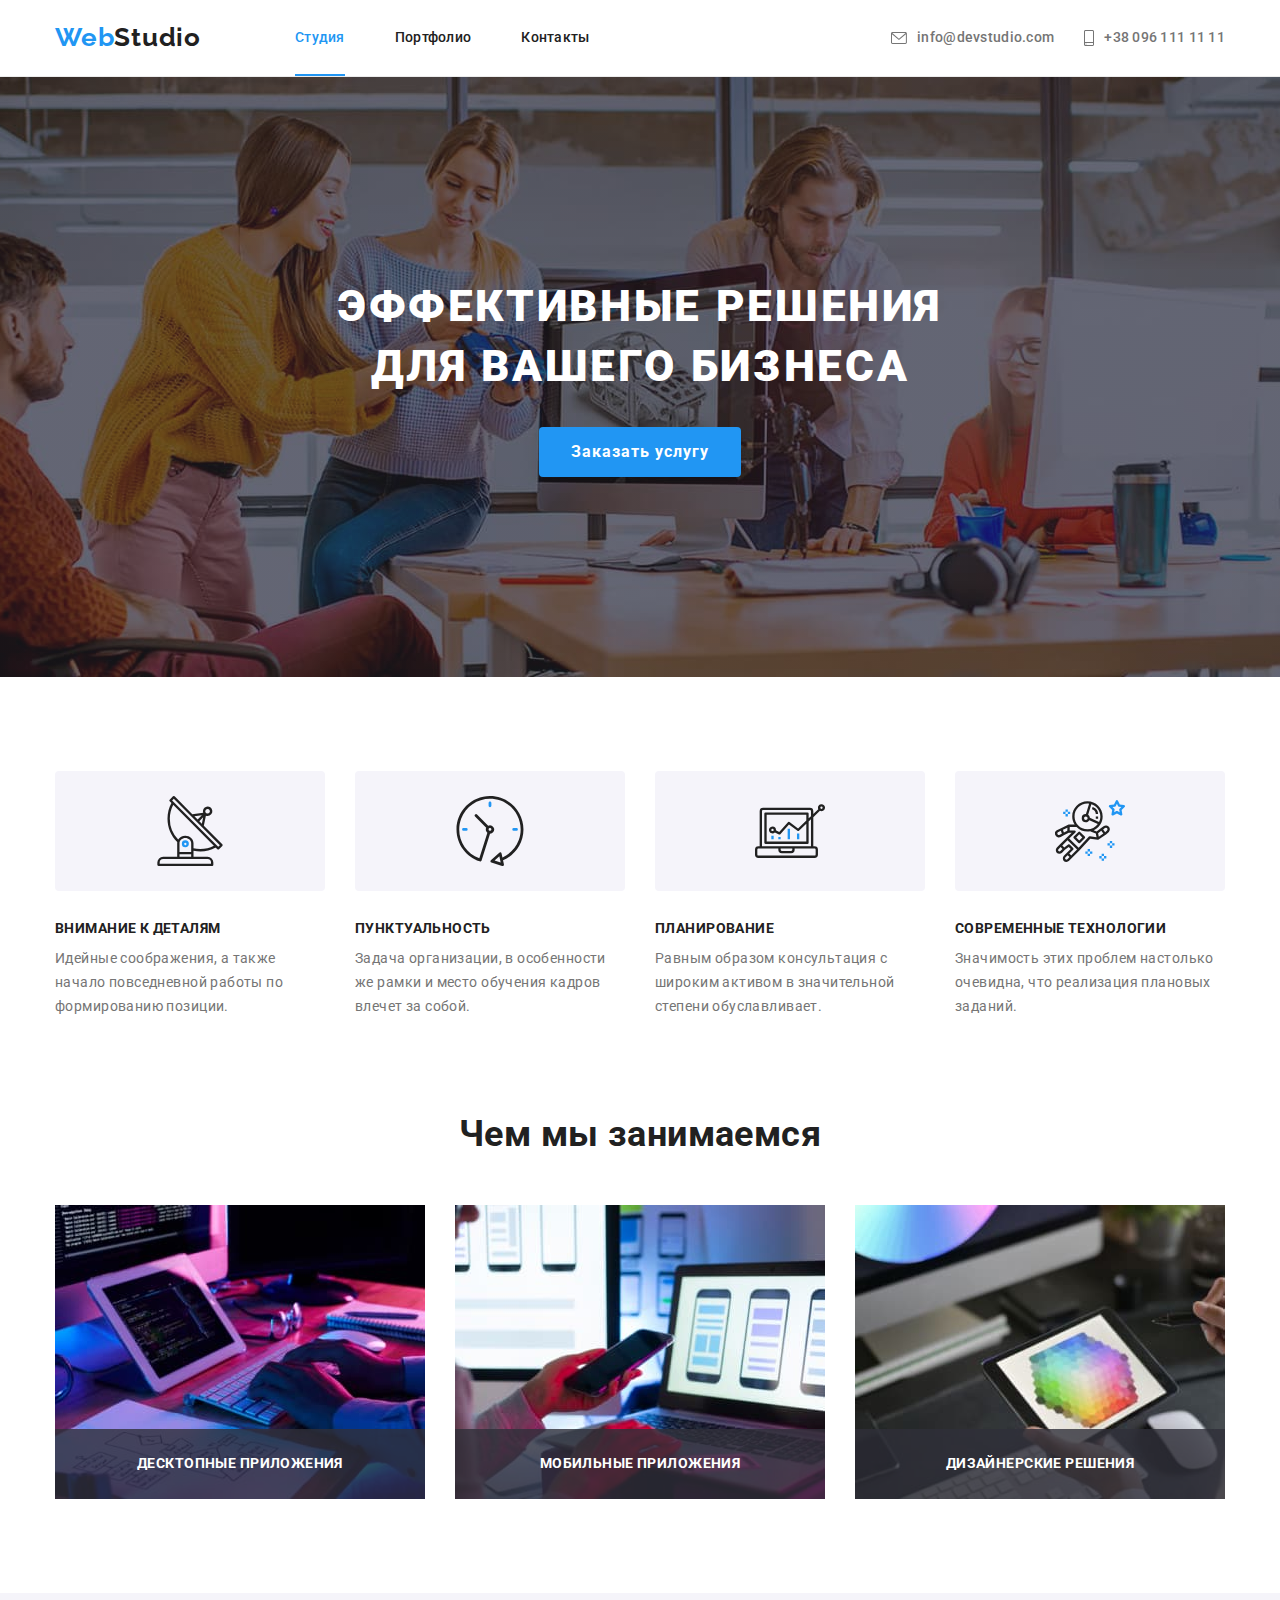
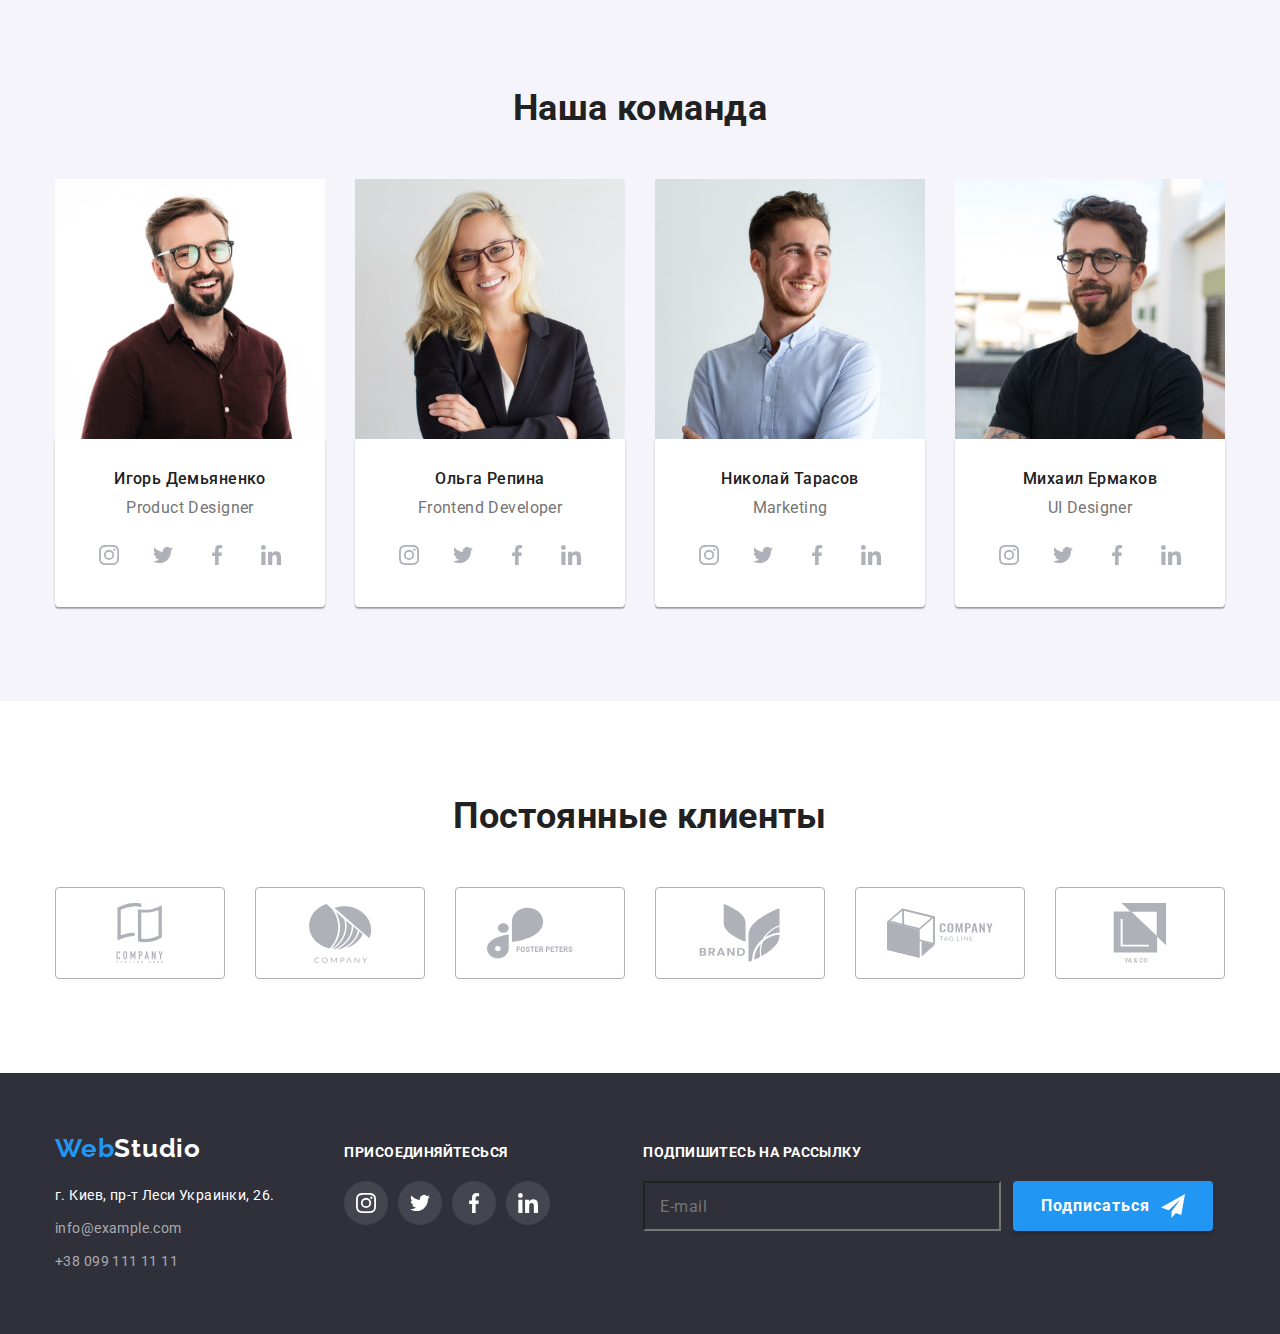
==== commit 3543f264: "5" ====
--- a/index.html
+++ b/index.html
@@ -409,11 +409,14 @@
             <div class="footer-subscribe">
             <h2 class="footer-title">Подпишитесь на рассылку</h2> 
             <form class="form-subscribe">
-               <label for="subscribe">E-mail</label>
-               <input type="email" name="subscribe" id="subscribe">
+               <label for="subscribe"></label>
+               <input type="email" class="input-subscribe" name="subscribe" placeholder="E-mail" id="subscribe">
                <button type="submit" class="footer-button">Подписаться</button>
+                <svg class="subscribe-icon" width="24" height="24">
+                <use href="./images/symbol-defs.svg#icon-icon-send"></use>
+            </svg>
             </form>
-            <div
+            </div>
         </div>
         </div>
     </footer>
@@ -424,10 +427,10 @@
                 <div class="form-field">
                 <label for="name" class="form-label">Имя</label>
                 <input type="text" class="form-input" name="name" id="name">
-            <svg class="form-icon" width="18" height="18">
-                <use href="./images/symbol-defs.svg#icon-person-black"></use>
-            </svg>
-            </div>
+                <svg class="form-icon" width="18" height="18">
+                    <use href="./images/symbol-defs.svg#icon-person-black"></use>
+                </svg>
+                </div>
                 <div class="form-field">
                 <label for="tel" class="form-label">Телефон</label>
                 <input type="tel" class="form-input" name="tel" id="tel"> 
@@ -447,7 +450,7 @@
                <textarea class="coment-input" name="coment" rows="6" placeholder="Введите текст"></textarea>
                 </div>
                <input type="checkbox" name="policy" id="policy">
-            <label for="policy" class="form-label">Соглашаюсь с рассылкой и принимаю Условия договора</label>
+            <label for="policy" class="form-label">Соглашаюсь с рассылкой и принимаю <a href="#" class="policy-link">Условия договора</a></label>
             <button type="submit" class="hero-button">Отправить</button>
         <button class="button-close" data-modal-close>
             <svg class="icon-close" width="14" height="14">
--- a/css/styles.css
+++ b/css/styles.css
@@ -569,26 +569,47 @@
 .footer-link {
   margin-right: 93px;
 }
+
 .footer-subscribe {
-  display: inline-block;
+  display: block;
+}
+.form-subscribe {
+  position: relative;
+  display: flex;
 }
 .footer-button {
+  position: relative;
   background-color: var(--accent-color);
   color: var(--white-text);
+  width: 200px;
   font-weight: 700;
   font-size: 16px;
   line-height: 1.87;
   display: flex;
-  align-items: center;
-  text-align: center;
   letter-spacing: 0.06em;
   box-shadow: 0px 4px 4px rgba(0, 0, 0, 0.15);
   border-radius: 4px;
-  padding: 10px 62px 10px 29px;
+  padding: 10px 0 10px 28px;
   border: 0;
-  margin-left: auto;
-  margin-right: auto;
   transition: color 250ms cubic-bezier(0.4, 0, 0.2, 1);
+}
+.input-subscribe {
+  background-color: var(--footer-background);
+  width: 358px;
+  height: 50px;
+  padding-top: 5px;
+  padding-bottom: 5px;
+  padding-left: 15px;
+  margin-right: 12px;
+  font-size: 16px;
+  line-height: 1.25px;
+  letter-spacing: 0.03em;
+  color: rgba(255, 255, 255, 0.6);
+}
+.subscribe-icon {
+  position: absolute;
+  top: 13px;
+  right: 28px;
 }
 /*модальное окно*/
 .backdrop {
@@ -656,12 +677,24 @@
   border: 1px solid rgba(33, 33, 33, 0.2);
   border-radius: 4px;
 }
+.form-input:hover,
+.form-input:focus {
+  border: 1px solid #2196f3;
+  cursor: pointer;
+}
+.form-input:focus + .form-icon {
+  fill: var(--accent-color);
+}
 
 .form-icon {
   position: absolute;
   left: 12px;
   top: 50%;
   transform: translateY(-35%);
+}
+.policy-link {
+  color: var(--accent-color);
+  text-decoration: var(--accent-color);
 }
 .coment-input {
   margin-top: 4px;
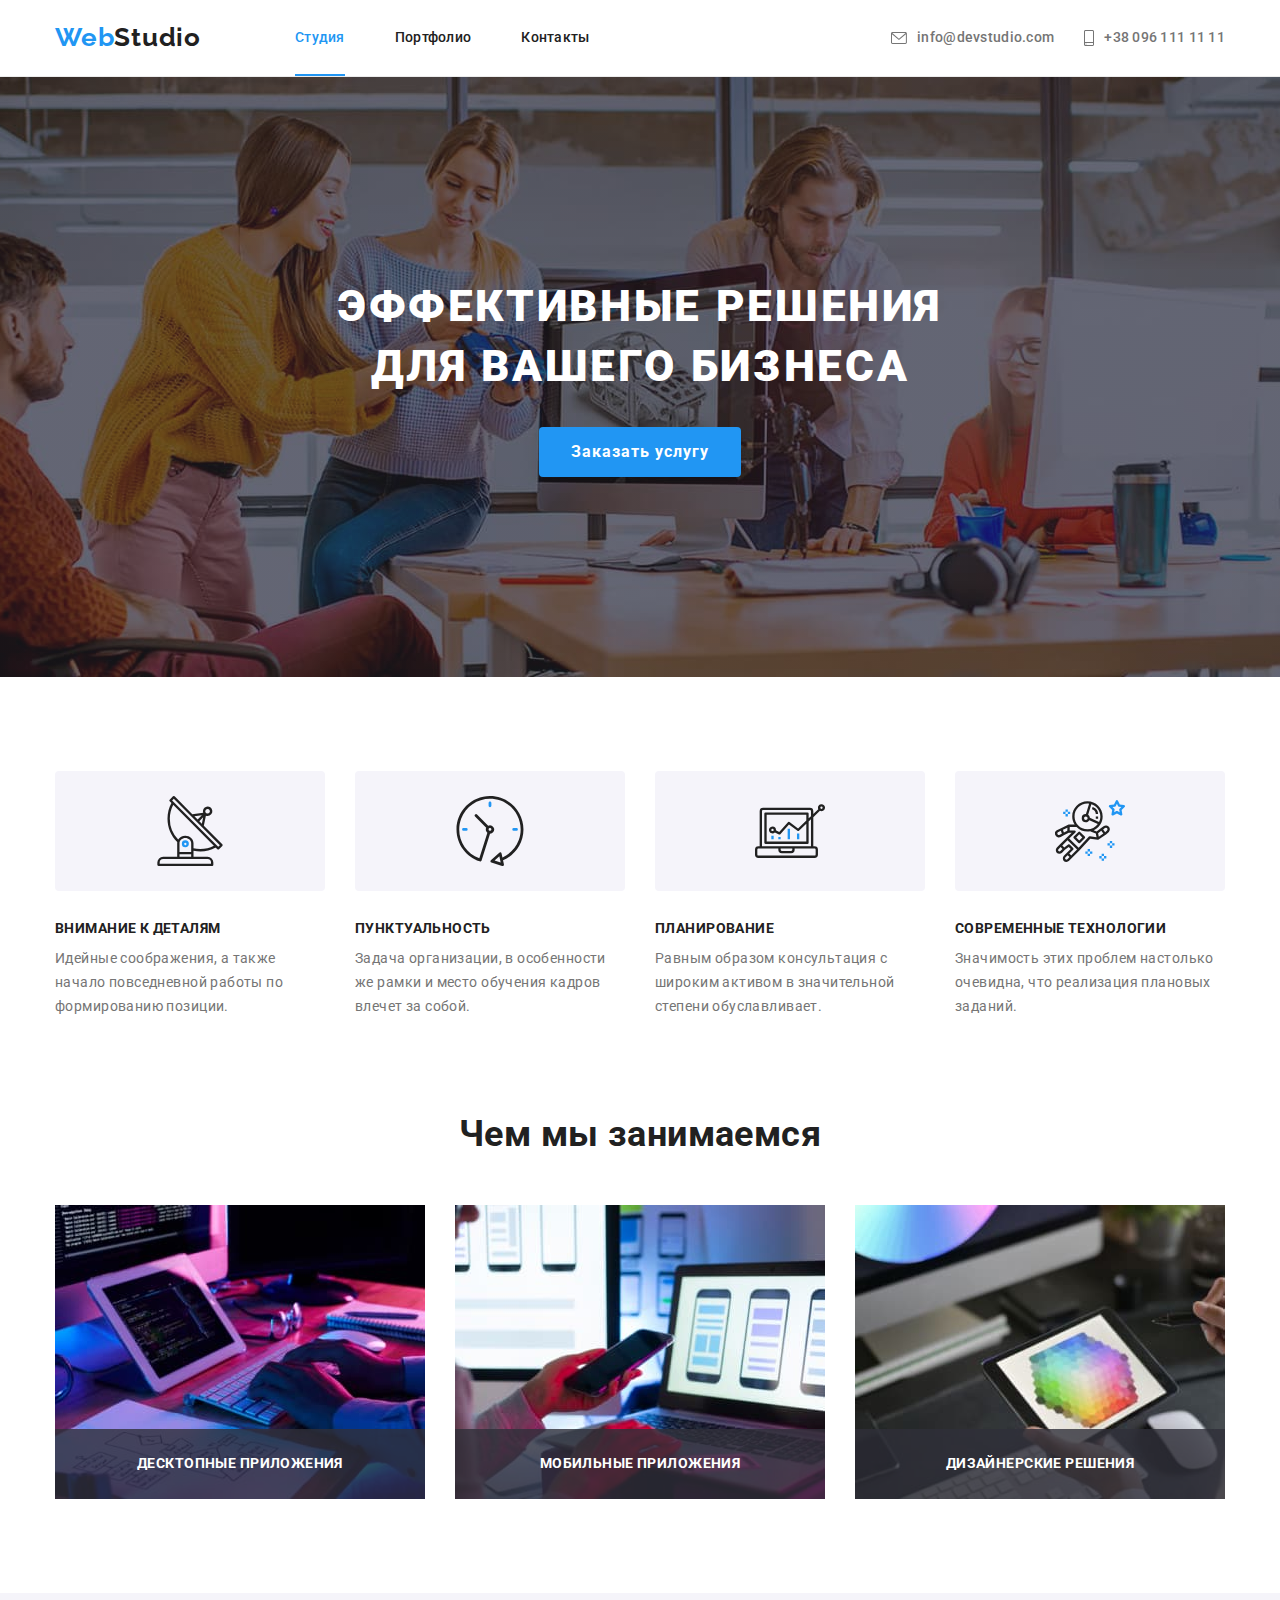
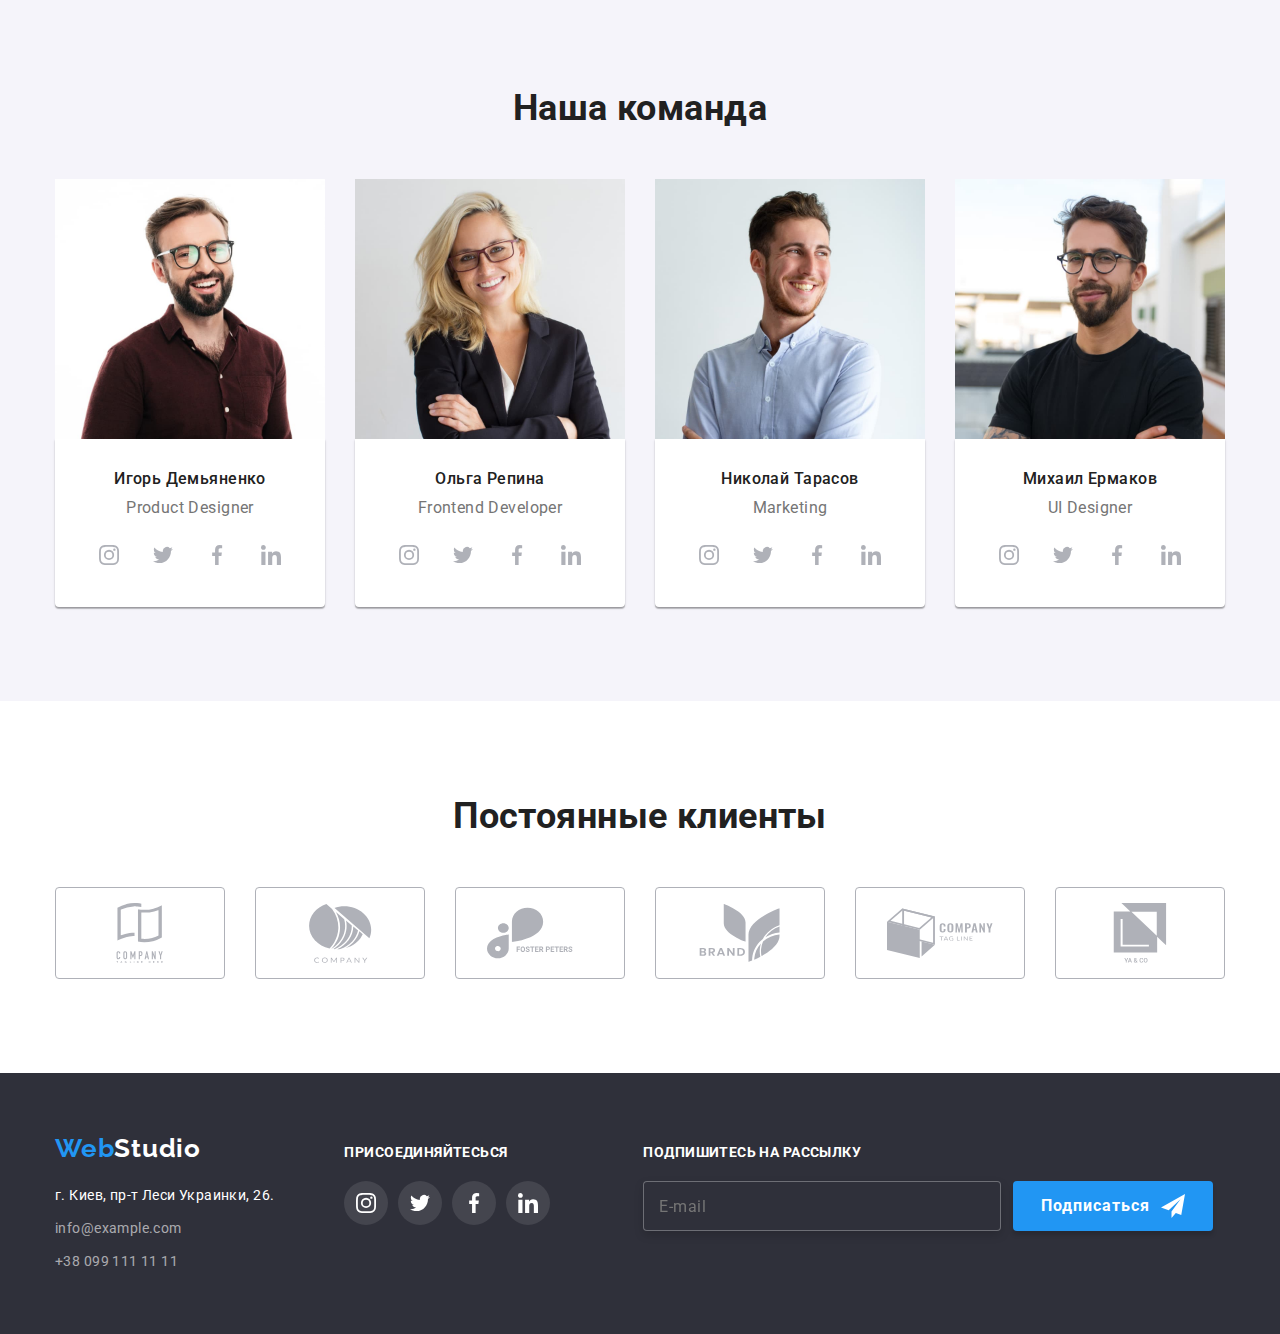
==== commit 91b6e9af: "7" ====
--- a/index.html
+++ b/index.html
@@ -449,8 +449,13 @@
                 <label for="coment" class="form-label">Коментарии</label>
                <textarea class="coment-input" name="coment" rows="6" placeholder="Введите текст"></textarea>
                 </div>
-               <input type="checkbox" name="policy" id="policy">
-            <label for="policy" class="form-label">Соглашаюсь с рассылкой и принимаю <a href="#" class="policy-link">Условия договора</a></label>
+                <div class="checkbox-policy">
+               <input type="checkbox" class="checkbox" name="policy" id="policy">
+            <svg class="checkbox-icon" width="16" height="15">
+                <use href="./images/box.svg"></use>
+            </svg>
+               <label for="policy" class="form-label">Соглашаюсь с рассылкой и принимаю <a href="#" class="policy-link">Условия договора</a></label>
+                </div>
             <button type="submit" class="hero-button">Отправить</button>
         <button class="button-close" data-modal-close>
             <svg class="icon-close" width="14" height="14">
--- a/css/styles.css
+++ b/css/styles.css
@@ -604,6 +604,9 @@
   font-size: 16px;
   line-height: 1.25px;
   letter-spacing: 0.03em;
+  border: 1px solid rgba(255, 255, 255, 0.3);
+  filter: drop-shadow(0px 4px 4px rgba(0, 0, 0, 0.15));
+  border-radius: 4px;
   color: rgba(255, 255, 255, 0.6);
 }
 .subscribe-icon {
@@ -711,6 +714,32 @@
   letter-spacing: 0.01em;
   color: rgba(117, 117, 117, 0.5);
 }
+.checkbox-policy {
+  display: flex;
+  align-items: center;
+  margin-bottom: 30px;
+}
+.checkbox {
+  position: absolute;
+  width: 1px;
+  height: 1px;
+  margin: -1px;
+  border: 0;
+  padding: 0;
+  clip: rect(0 0 0 0);
+  overflow: hidden;
+}
+.checkbox-icon {
+  display: inline-block;
+  width: 16px;
+  height: 15px;
+  margin-right: 8px;
+  margin-left: 12px;
+  border: 2px solid #2a2a2a;
+  border-radius: 4px;
+
+  transition: transform 250ms linear;
+}
 .button-close {
   position: absolute;
   top: 8px;
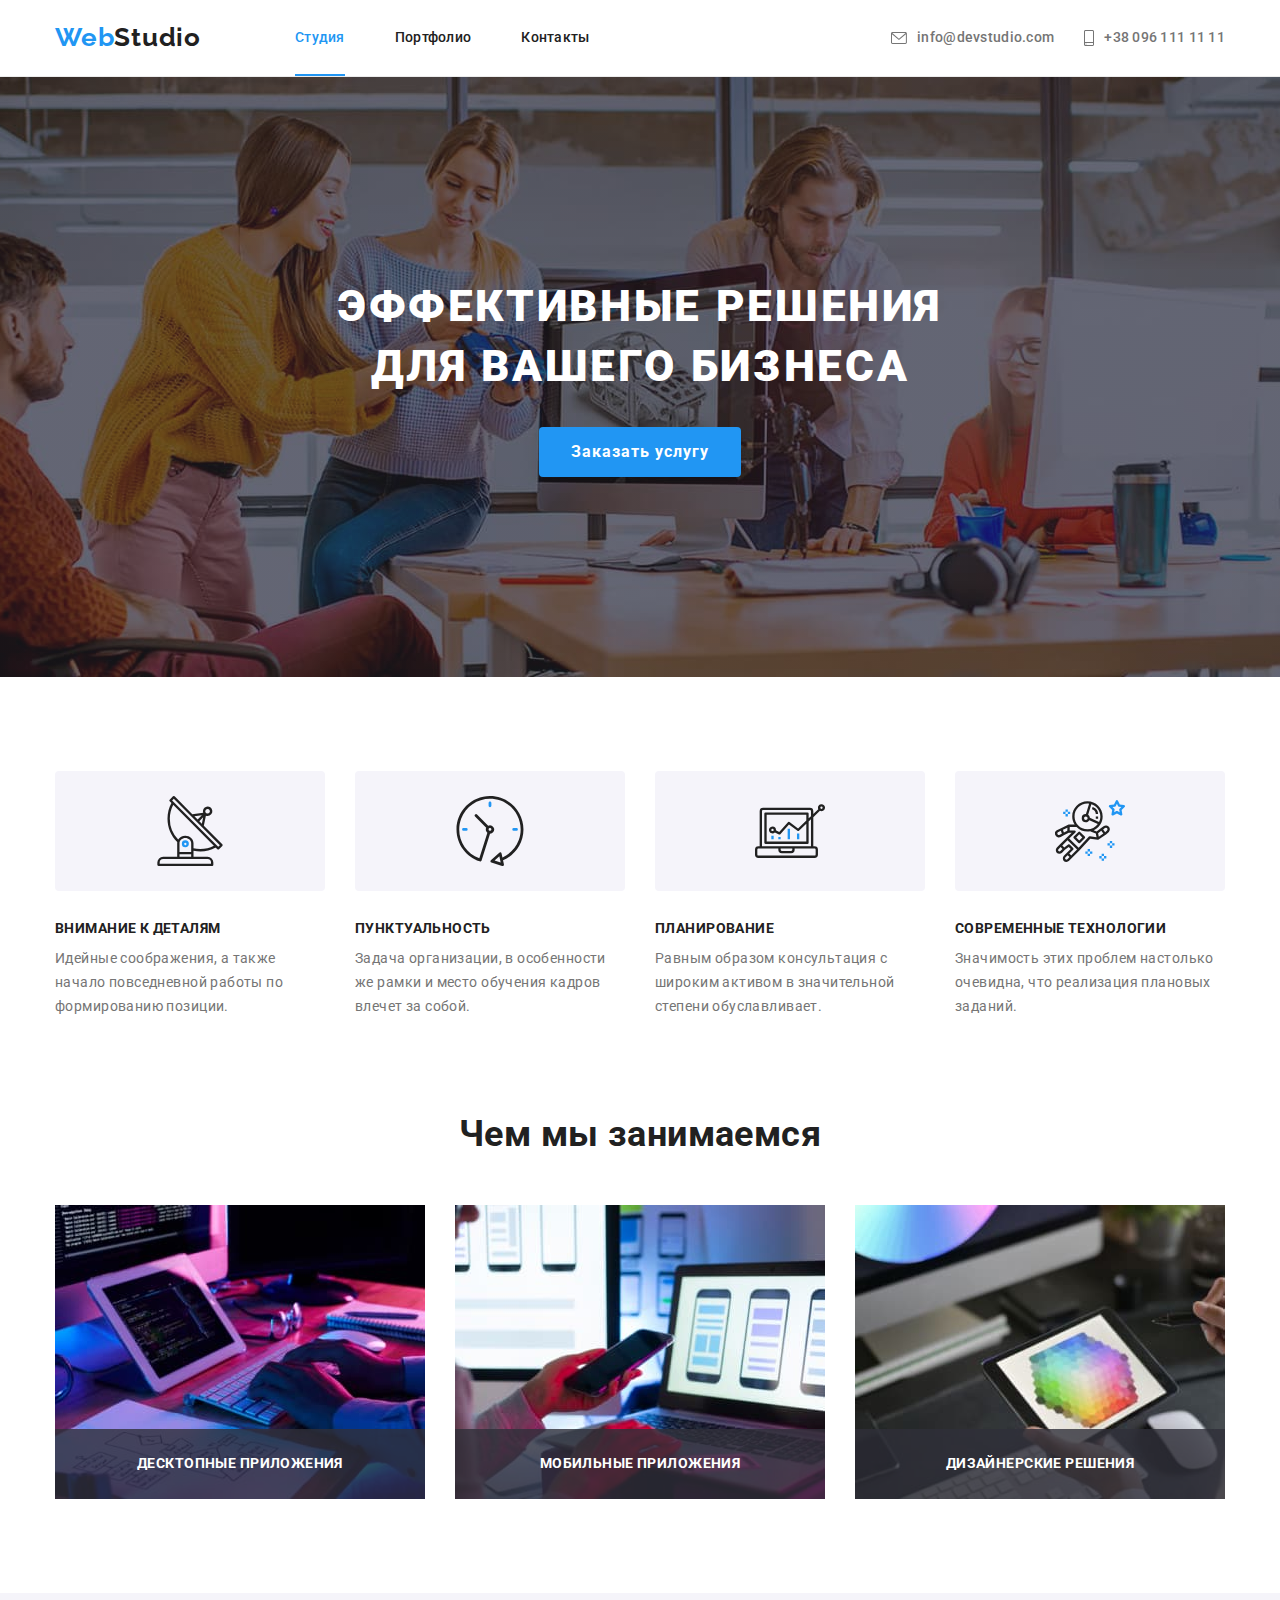
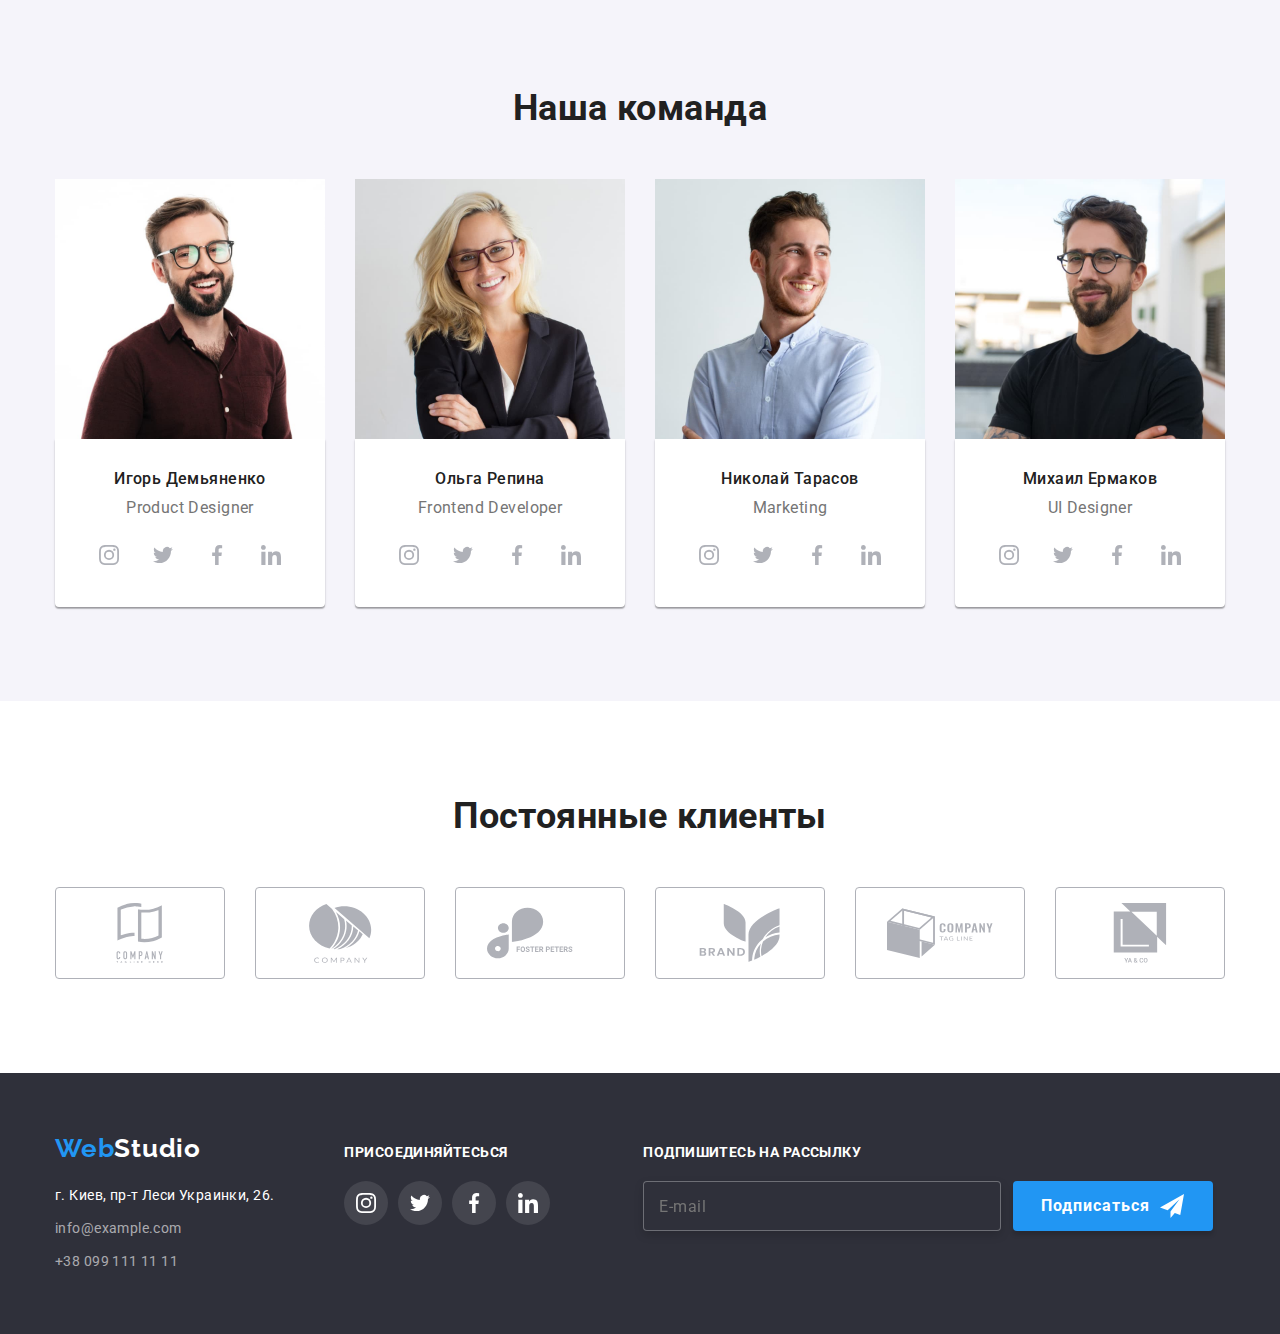
==== commit 603edbcf: "fin" ====
--- a/index.html
+++ b/index.html
@@ -353,9 +353,8 @@
     </main>
     <!--Футер-->
     <footer class="footer">
-        <div class="container">
-            <div class="footer-info">
-            <div class="footer-contacts">
+        <div class="container footer-info">
+                        <div class="footer-contacts">
             <a href="./index.html" class="logo-footer">
                 <span class="logo-in">Web</span>Studio
             </a>
@@ -411,14 +410,12 @@
             <form class="form-subscribe">
                <label for="subscribe"></label>
                <input type="email" class="input-subscribe" name="subscribe" placeholder="E-mail" id="subscribe">
-               <button type="submit" class="footer-button">Подписаться</button>
-                <svg class="subscribe-icon" width="24" height="24">
+               <button type="submit" class="footer-button">Подписаться <svg class="subscribe-icon" width="24" height="24">
                 <use href="./images/symbol-defs.svg#icon-icon-send"></use>
-            </svg>
+            </svg></button>
             </form>
             </div>
-        </div>
-        </div>
+         </div>
     </footer>
     <div class="backdrop is-hidden" data-modal>
         <div class="modal">
@@ -445,16 +442,17 @@
                     <use href="./images/symbol-defs.svg#icon-email-black"></use>
                 </svg>
                 </div>
-                <div class="form-field">
+                <div class="form-field coment">
                 <label for="coment" class="form-label">Коментарии</label>
-               <textarea class="coment-input" name="coment" rows="6" placeholder="Введите текст"></textarea>
+               <textarea class="coment-input" name="coment" id="coment" rows="7" placeholder="Введите текст"></textarea>
                 </div>
                 <div class="checkbox-policy">
+                    <label> 
                <input type="checkbox" class="checkbox" name="policy" id="policy">
-            <svg class="checkbox-icon" width="16" height="15">
-                <use href="./images/box.svg"></use>
-            </svg>
-               <label for="policy" class="form-label">Соглашаюсь с рассылкой и принимаю <a href="#" class="policy-link">Условия договора</a></label>
+          <span class="checkbox-icon" width="16" height="15"></span>
+        <for="policy" class="form-label">Соглашаюсь с рассылкой и принимаю <a href="#" class="policy-link">Условия
+            договора</a>
+                </label>
                 </div>
             <button type="submit" class="hero-button">Отправить</button>
         <button class="button-close" data-modal-close>
@@ -462,6 +460,7 @@
                 <use href="./images/symbol-defs.svg#icon-close-black"></use>
             </svg>
         </button>
+        </form>
         </div>
     </div>
     <script src="./js/modal.js"></script>
--- a/css/styles.css
+++ b/css/styles.css
@@ -574,11 +574,9 @@
   display: block;
 }
 .form-subscribe {
-  position: relative;
   display: flex;
 }
 .footer-button {
-  position: relative;
   background-color: var(--accent-color);
   color: var(--white-text);
   width: 200px;
@@ -586,6 +584,7 @@
   font-size: 16px;
   line-height: 1.87;
   display: flex;
+  align-items: center;
   letter-spacing: 0.06em;
   box-shadow: 0px 4px 4px rgba(0, 0, 0, 0.15);
   border-radius: 4px;
@@ -610,9 +609,7 @@
   color: rgba(255, 255, 255, 0.6);
 }
 .subscribe-icon {
-  position: absolute;
-  top: 13px;
-  right: 28px;
+  margin-left: 10px;
 }
 /*модальное окно*/
 .backdrop {
@@ -638,14 +635,14 @@
   position: absolute;
   top: 50%;
   left: 50%;
-  transform: translate(-50%, -50%) scale(1);
+  transform: translate(-50%, -50%);
   width: 528px;
   height: 581px;
   background-color: var(--primary-bgr-color);
   box-shadow: 0px 1px 3px rgba(0, 0, 0, 0.12), 0px 1px 1px rgba(0, 0, 0, 0.14),
     0px 2px 1px rgba(0, 0, 0, 0.2);
   border-radius: 4px;
-  transition: translate 500ms cubic-bezier(0.4, 0, 0.2, 1);
+  transition: translate 250ms cubic-bezier(0.4, 0, 0.2, 1);
   padding: 40px;
 }
 .modal-title {
@@ -663,6 +660,10 @@
   display: flex;
   flex-direction: column;
   position: relative;
+  margin-bottom: 10px;
+}
+.coment {
+  margin-bottom: 20px;
 }
 
 .form-field label {
@@ -673,7 +674,6 @@
 .form-input {
   height: 40px;
   margin-top: 4px;
-  margin-bottom: 10px;
   padding-top: 5px;
   padding-bottom: 5px;
   padding-left: 35px;
@@ -685,19 +685,20 @@
   border: 1px solid #2196f3;
   cursor: pointer;
 }
-.form-input:focus + .form-icon {
+.form-input:focus + .form-icon,
+.form-input:hover + .form-icon {
   fill: var(--accent-color);
 }
 
 .form-icon {
   position: absolute;
-  left: 12px;
+  left: 15px;
   top: 50%;
-  transform: translateY(-35%);
+  transform: translateX(-35%);
 }
 .policy-link {
   color: var(--accent-color);
-  text-decoration: var(--accent-color);
+  text-decoration: underline;
 }
 .coment-input {
   margin-top: 4px;
@@ -705,7 +706,6 @@
   border-radius: 4px;
   padding: 5px;
   resize: none;
-  margin-bottom: 20px;
   font-family: Roboto;
   font-style: normal;
   font-weight: normal;
@@ -717,6 +717,7 @@
 .checkbox-policy {
   display: flex;
   align-items: center;
+  justify-content: center;
   margin-bottom: 30px;
 }
 .checkbox {
@@ -734,11 +735,18 @@
   width: 16px;
   height: 15px;
   margin-right: 8px;
-  margin-left: 12px;
   border: 2px solid #2a2a2a;
   border-radius: 4px;
 
-  transition: transform 250ms linear;
+  transition: transform 200ms linear;
+}
+.checkbox:checked + .checkbox-icon {
+  border-color: transparent;
+  background-color: var(--accent-color);
+  background-image: url('../images/iconcheck.svg');
+  background-size: contain;
+  background-origin: border-box;
+  background-repeat: no-repeat;
 }
 .button-close {
   position: absolute;
